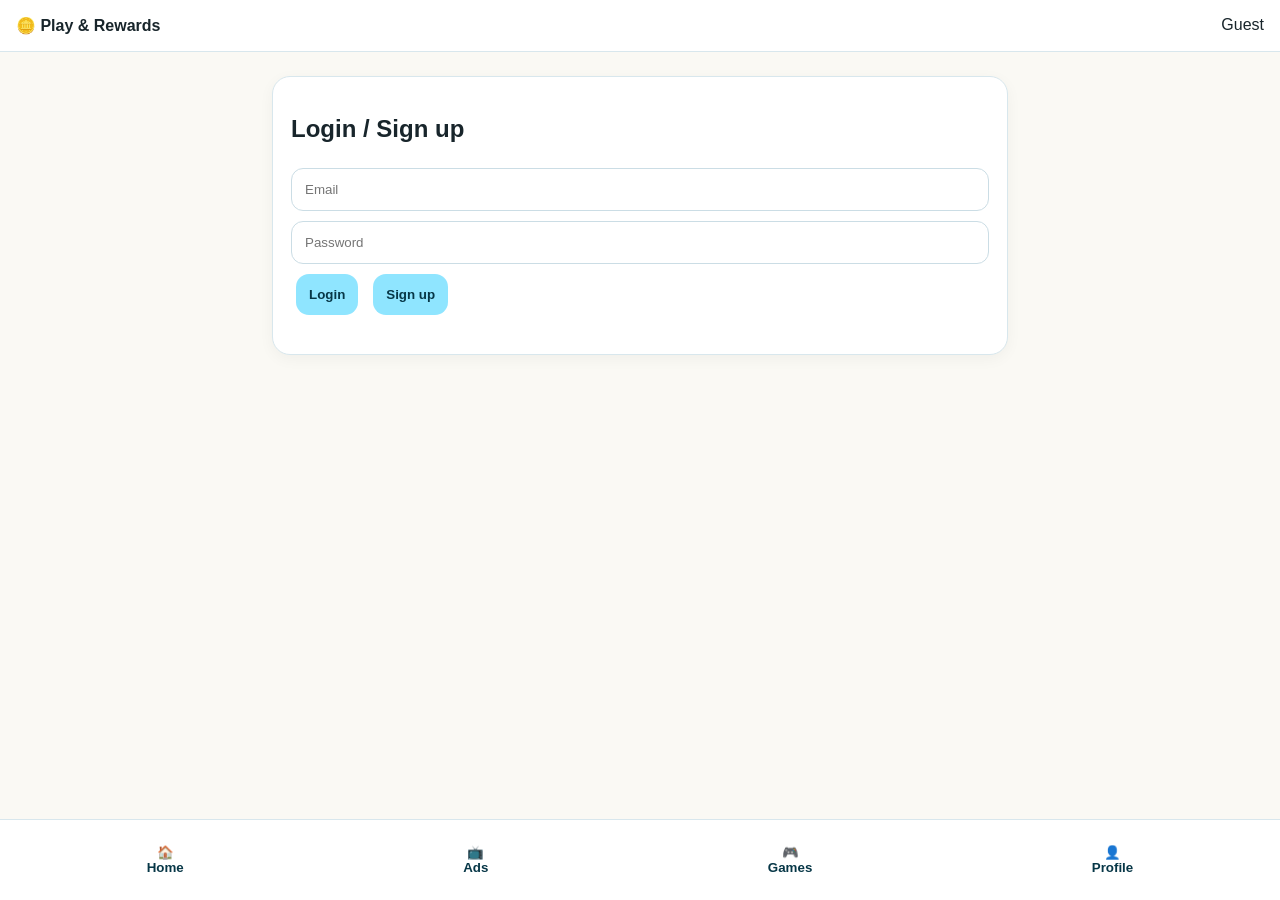
==== index.html @ 74d9e389 "Add files via upload" ====
<!doctype html>
<html lang="en"><head><meta charset="utf-8"><meta name="viewport" content="width=device-width,initial-scale=1">
<title>Play & Rewards</title><link rel="stylesheet" href="style.css"></head>
<body>
<header><b>🪙 Play & Rewards</b><span id="user">Guest</span></header>
<main>
<section id="auth" class="card"><h2>Login / Sign up</h2><input id="email" type="email" placeholder="Email"><input id="password" type="password" placeholder="Password"><div class="row"><button id="login">Login</button><button id="signup">Sign up</button></div><p id="msg"></p></section>
<section id="app" hidden>
<div id="home" class="page"><div class="card balance"><span>Reward Coins</span><strong id="coins">0</strong></div>
<div class="grid"><button data-page="ads">📺 Ads<br><small id="progress">0/100</small></button><button data-page="games">🎮 Games</button><button data-page="referral">👥 Referral</button><button data-page="profile">👤 Profile</button></div>
<div class="card"><h3>How it works</h3><p>Watch legitimate rewarded ads → complete referral requirements → earn eligible Reward Coins.</p></div></div>

<div id="ads" class="page" hidden><div class="card"><h2>📺 Watch Ads</h2><p>Progress: <b id="adcount">0</b> / 100</p><div class="bar"><i id="bar"></i></div>
<div id="adButtons"></div><p id="admsg">A Watch button can grant coins only after your approved rewarded-ad provider confirms a completed ad.</p></div></div>

<div id="referral" class="page" hidden><div class="card"><h2>👥 Referral</h2><p>Your referral code: <b id="refcode">—</b></p><button id="copy">📋 Copy Referral Link</button><button id="share">📤 Share Referral Link</button>
<p>Eligible referrals: <b id="refs">0</b> / 2</p><button id="referNow">👥 Refer Now</button><button id="claim" disabled>🎁 Claim 1,200 Coins</button>
<p id="refmsg">A referral becomes eligible after the referred user completes at least 10 legitimate rewarded ads. No self-referrals or duplicate accounts.</p></div></div>

<div id="games" class="page" hidden><div class="card"><h2>🎮 Games</h2><p>Game Points have no cash value.</p><div class="row"><button id="ludo">🎲 Play Ludo</button><button id="snake">🐍 Play Snake</button></div></div><div id="game"></div></div>

<div id="profile" class="page" hidden><div class="card"><h2>👤 Profile</h2><p id="mail">—</p><button id="logout">🚪 Logout</button></div>
<div class="card"><h2>💰 Withdrawal</h2><p>Minimum: 12,000 coins = ₹1,200</p><p id="wstatus">🔒 Locked: complete 50 ads + 2 eligible referrals.</p><button id="withdraw" disabled>💸 Withdrawal (Demo)</button></div></div>
</section></main>
<nav hidden id="nav"><button data-page="home">🏠<span>Home</span></button><button data-page="ads">📺<span>Ads</span></button><button data-page="games">🎮<span>Games</span></button><button data-page="profile">👤<span>Profile</span></button></nav>
<script src="config.js"></script><script src="script.js"></script></body></html>
---- style.css ----
*{box-sizing:border-box}body{margin:0;background:#faf9f4;color:#18252b;font-family:Arial,sans-serif;padding-bottom:75px}header{padding:16px;background:#fff;border-bottom:1px solid #d8e7ed;display:flex;justify-content:space-between;position:sticky;top:0;z-index:4}main{max-width:760px;margin:auto;padding:12px}.card{background:#fff;border:1px solid #d8e7ed;border-radius:18px;padding:18px;margin:12px 0;box-shadow:0 4px 15px #0000000b}.balance{display:flex;justify-content:space-between}.balance strong{font-size:30px;color:#079edb}.grid{display:grid;grid-template-columns:1fr 1fr;gap:12px}.grid button{min-height:75px}button{border:0;border-radius:13px;padding:13px;margin:5px;background:#8fe5ff;color:#073747;font-weight:700;cursor:pointer}button:disabled{opacity:.5;cursor:not-allowed}.row{display:flex;gap:5px;flex-wrap:wrap}input{width:100%;padding:13px;margin:5px 0;border:1px solid #cbdde5;border-radius:12px}.bar{height:12px;background:#e5eef1;border-radius:9px;overflow:hidden}.bar i{display:block;height:100%;width:0;background:#55c9ef}.adbtn{width:100%;text-align:left;margin:6px 0}.locked{background:#e8eef0;color:#667}.msg{font-size:13px;color:#667}nav{position:fixed;bottom:0;left:0;right:0;background:#fff;border-top:1px solid #d8e7ed;display:flex;justify-content:space-around;padding:7px;z-index:5}nav button{background:transparent;display:flex;flex-direction:column;align-items:center}.ludo{display:grid;grid-template-columns:repeat(5,1fr);gap:2px;width:min(94vw,400px);aspect-ratio:1;margin:12px auto;background:#234;padding:2px}.cell{background:#fff;display:flex;align-items:center;justify-content:center}.blue{background:#4bb7ff}.green{background:#79d88b}.red{background:#ff7e7e}.yellow{background:#ffe277}.token{width:22px;height:22px;border-radius:50%;display:inline-flex;align-items:center;justify-content:center;margin:2px;background:#168fe0;color:#fff;font-size:9px}.snake{display:block;width:min(90vw,320px);height:min(90vw,320px);margin:auto;border:2px solid #cce9f2;border-radius:10px}@media(max-width:480px){.grid button{min-height:68px}}
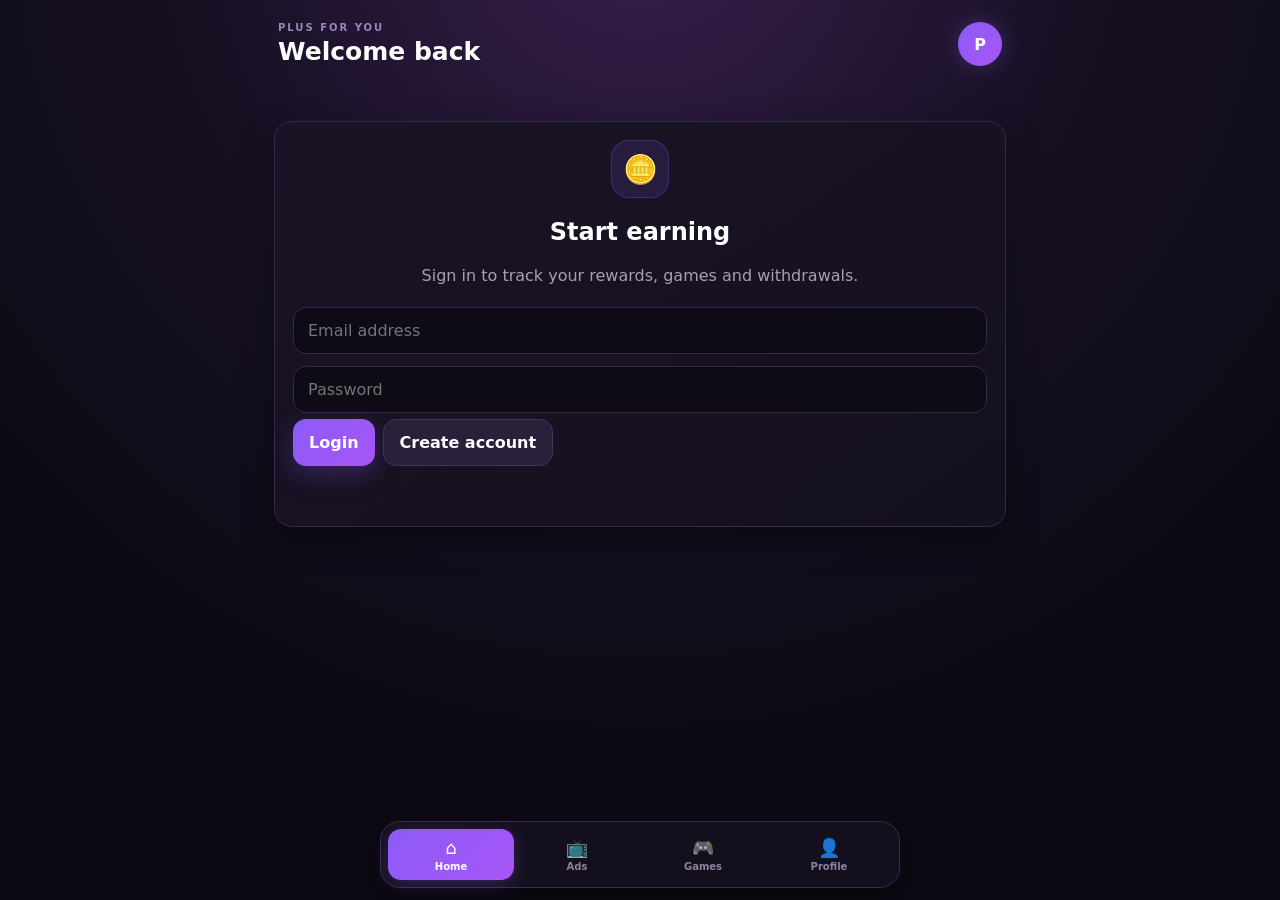
==== commit 4cca2641: "Add files via upload" ====
--- a/index.html
+++ b/index.html
@@ -1,26 +1,166 @@
 <!doctype html>
-<html lang="en"><head><meta charset="utf-8"><meta name="viewport" content="width=device-width,initial-scale=1">
-<title>Play & Rewards</title><link rel="stylesheet" href="style.css"></head>
+<html lang="en">
+<head>
+  <meta charset="utf-8">
+  <meta name="viewport" content="width=device-width,initial-scale=1,viewport-fit=cover">
+  <meta name="theme-color" content="#130d1f">
+  <title>Plus For You — Rewards</title>
+  <link rel="stylesheet" href="style.css">
+</head>
 <body>
-<header><b>🪙 Play & Rewards</b><span id="user">Guest</span></header>
-<main>
-<section id="auth" class="card"><h2>Login / Sign up</h2><input id="email" type="email" placeholder="Email"><input id="password" type="password" placeholder="Password"><div class="row"><button id="login">Login</button><button id="signup">Sign up</button></div><p id="msg"></p></section>
-<section id="app" hidden>
-<div id="home" class="page"><div class="card balance"><span>Reward Coins</span><strong id="coins">0</strong></div>
-<div class="grid"><button data-page="ads">📺 Ads<br><small id="progress">0/100</small></button><button data-page="games">🎮 Games</button><button data-page="referral">👥 Referral</button><button data-page="profile">👤 Profile</button></div>
-<div class="card"><h3>How it works</h3><p>Watch legitimate rewarded ads → complete referral requirements → earn eligible Reward Coins.</p></div></div>
+  <div class="app-shell">
+    <header class="topbar">
+      <div>
+        <p class="eyebrow">PLUS FOR YOU</p>
+        <h1 id="headerTitle">Welcome back</h1>
+      </div>
+      <button class="avatar" id="avatarBtn" aria-label="Profile">P</button>
+    </header>
 
-<div id="ads" class="page" hidden><div class="card"><h2>📺 Watch Ads</h2><p>Progress: <b id="adcount">0</b> / 100</p><div class="bar"><i id="bar"></i></div>
-<div id="adButtons"></div><p id="admsg">A Watch button can grant coins only after your approved rewarded-ad provider confirms a completed ad.</p></div></div>
+    <main>
+      <section id="auth" class="card auth-card">
+        <div class="brand-mark">🪙</div>
+        <h2>Start earning</h2>
+        <p class="muted">Sign in to track your rewards, games and withdrawals.</p>
+        <input id="email" type="email" placeholder="Email address" autocomplete="email">
+        <input id="password" type="password" placeholder="Password" autocomplete="current-password">
+        <div class="row">
+          <button class="primary" id="login">Login</button>
+          <button class="secondary" id="signup">Create account</button>
+        </div>
+        <p id="msg" class="message"></p>
+      </section>
 
-<div id="referral" class="page" hidden><div class="card"><h2>👥 Referral</h2><p>Your referral code: <b id="refcode">—</b></p><button id="copy">📋 Copy Referral Link</button><button id="share">📤 Share Referral Link</button>
-<p>Eligible referrals: <b id="refs">0</b> / 2</p><button id="referNow">👥 Refer Now</button><button id="claim" disabled>🎁 Claim 1,200 Coins</button>
-<p id="refmsg">A referral becomes eligible after the referred user completes at least 10 legitimate rewarded ads. No self-referrals or duplicate accounts.</p></div></div>
+      <section id="app" hidden>
+        <!-- HOME -->
+        <div id="home" class="page">
+          <div class="card balance-card">
+            <div class="balance-head"><span>Available balance</span><span class="coin-dot">🪙</span></div>
+            <strong id="coins">0</strong>
+            <p><span id="inr">₹0.00</span> estimated value</p>
+          </div>
 
-<div id="games" class="page" hidden><div class="card"><h2>🎮 Games</h2><p>Game Points have no cash value.</p><div class="row"><button id="ludo">🎲 Play Ludo</button><button id="snake">🐍 Play Snake</button></div></div><div id="game"></div></div>
+          <div class="tier-grid">
+            <div class="mini-card"><span>Conversion Tier 1</span><b>10 🪙 = ₹1</b></div>
+            <div class="mini-card"><span>Conversion Tier 2</span><b>10,000 🪙 = ₹1,000</b></div>
+          </div>
 
-<div id="profile" class="page" hidden><div class="card"><h2>👤 Profile</h2><p id="mail">—</p><button id="logout">🚪 Logout</button></div>
-<div class="card"><h2>💰 Withdrawal</h2><p>Minimum: 12,000 coins = ₹1,200</p><p id="wstatus">🔒 Locked: complete 50 ads + 2 eligible referrals.</p><button id="withdraw" disabled>💸 Withdrawal (Demo)</button></div></div>
-</section></main>
-<nav hidden id="nav"><button data-page="home">🏠<span>Home</span></button><button data-page="ads">📺<span>Ads</span></button><button data-page="games">🎮<span>Games</span></button><button data-page="profile">👤<span>Profile</span></button></nav>
-<script src="config.js"></script><script src="script.js"></script></body></html>+          <div class="action-grid">
+            <button class="action-tile" data-page="ads">
+              <span class="icon-box purple">📺</span><span><b>Watch Ads</b><small>Earn reward coins</small></span><i>›</i>
+            </button>
+            <button class="action-tile" data-page="games">
+              <span class="icon-box violet">🎮</span><span><b>Play Games</b><small>Earn game points</small></span><i>›</i>
+            </button>
+          </div>
+
+          <div class="card">
+            <div class="section-head"><h3>Referral progress</h3><button class="text-btn" data-page="referral">View ›</button></div>
+            <div class="stats-row">
+              <div><b id="refs">0</b><span>Eligible</span></div>
+              <div><b>2</b><span>Required</span></div>
+              <div><b id="refPercent">0%</b><span>Progress</span></div>
+            </div>
+            <div class="progress-track"><i id="refBar"></i></div>
+          </div>
+
+          <div class="card">
+            <div class="section-head"><h3>Withdrawal eligibility</h3><span id="wbadge" class="status-pill locked">Locked</span></div>
+            <ul class="checklist">
+              <li id="checkAds"><span>🔒</span> Complete 50 rewarded ads</li>
+              <li id="checkRefs"><span>🔒</span> Get 2 eligible referrals</li>
+              <li id="checkCoins"><span>🔒</span> Reach 12,000 coins</li>
+            </ul>
+          </div>
+        </div>
+
+        <!-- ADS -->
+        <div id="ads" class="page" hidden>
+          <div class="page-title"><div><p class="eyebrow">EARN</p><h2>Watch Ads</h2></div><span class="round-icon">📺</span></div>
+          <div class="card">
+            <div class="section-head"><span>Daily ad progress</span><b><span id="adcount">0</span>/100</b></div>
+            <div class="progress-track"><i id="bar"></i></div>
+            <p id="admsg" class="muted">Coins are granted only after your approved rewarded-ad provider confirms completion.</p>
+          </div>
+          <div id="adButtons"></div>
+        </div>
+
+        <!-- GAMES -->
+        <div id="games" class="page" hidden>
+          <div class="page-title"><div><p class="eyebrow">PLAY</p><h2>Games</h2></div><span class="round-icon">🎮</span></div>
+          <div class="card points-card">
+            <span class="trophy">🏆</span><div><span class="muted">Game Points</span><strong id="gamePoints">0</strong></div>
+            <small>No cash value</small>
+          </div>
+          <div class="game-grid">
+            <button class="game-tile" id="ludo"><span class="game-icon">🎲</span><span><b>Ludo</b><small>Classic dice</small></span><em>Live</em></button>
+            <button class="game-tile" id="quiz"><span class="game-icon">🧠</span><span><b>Quiz</b><small>Test your mind</small></span><em>Live</em></button>
+            <button class="game-tile" id="tap"><span class="game-icon">👆</span><span><b>Tap Challenge</b><small>Tap for points</small></span><em>Live</em></button>
+            <button class="game-tile" id="memory"><span class="game-icon">🎴</span><span><b>Memory</b><small>Match pairs</small></span><em>Live</em></button>
+            <button class="game-tile" id="daily"><span class="game-icon">📅</span><span><b>Daily Challenge</b><small>New every day</small></span><em>Live</em></button>
+          </div>
+          <div class="card"><div class="section-head"><h3>Leaderboard</h3><span class="muted">Today</span></div>
+            <ol class="leaderboard"><li><b>1</b><span>🏆 NovaPlayer</span><strong>4,820</strong></li><li><b>2</b><span>⭐ PixelKing</span><strong>4,260</strong></li><li><b>3</b><span>🪙 CoinMaster</span><strong>3,940</strong></li><li><b>4</b><span>🎮 You</span><strong id="yourRankPoints">0</strong></li></ol>
+          </div>
+          <div id="game"></div>
+        </div>
+
+        <!-- REFERRAL -->
+        <div id="referral" class="page" hidden>
+          <div class="page-title"><div><p class="eyebrow">BONUS</p><h2>Referral</h2></div><span class="round-icon">🎁</span></div>
+          <div class="card referral-card">
+            <div class="ref-hero">🎁</div><h3>Invite friends, earn rewards</h3>
+            <p class="muted">Your referral becomes eligible after the referred user completes at least 10 legitimate rewarded ads.</p>
+            <label>Enter code</label>
+            <input id="refInput" class="mono" placeholder="ENTER-CODE">
+            <button class="primary wide" id="referNow">🎁 Refer Now</button>
+            <div class="ref-link-row"><span>Your code: <b id="refcode">—</b></span><button id="copy" class="small-btn">Copy</button></div>
+            <p class="fineprint">No self-referrals or duplicate accounts. Rewards require backend/provider verification. Referral rewards are not guaranteed until eligibility is confirmed.</p>
+            <button id="claim" class="secondary wide" disabled>Claim 1,200 Coins</button>
+          </div>
+        </div>
+
+        <!-- PROFILE -->
+        <div id="profile" class="page" hidden>
+          <div class="page-title"><div><p class="eyebrow">ACCOUNT</p><h2>Profile</h2></div><span class="avatar large">P</span></div>
+          <div class="card profile-card"><p class="muted">Signed in as</p><b id="mail">—</b></div>
+          <div class="subnav"><button class="active" data-profile="overview">Overview</button><button data-profile="withdraw">Withdraw</button><button data-profile="ledger">Ledger</button><button data-profile="more">More</button></div>
+          <div id="profileOverview" class="profile-pane">
+            <div class="settings-list card">
+              <button>⚙️ <span>Settings</span><i>›</i></button>
+              <button>❓ <span>Help</span><i>›</i></button>
+              <button>📄 <span>Terms</span><i>›</i></button>
+              <button>🛡️ <span>Rewards Rules</span><i>›</i></button>
+              <button id="logout" class="danger">🚪 <span>Log out</span><i>›</i></button>
+            </div>
+          </div>
+          <div id="profileWithdraw" class="profile-pane" hidden>
+            <div class="card">
+              <div class="section-head"><h3>Withdraw</h3><span id="wstatus" class="status-pill locked">Locked</span></div>
+              <ul class="checklist"><li id="pcheckAds"><span>🔒</span> 50 ads completed</li><li id="pcheckRefs"><span>🔒</span> 2 referrals eligible</li><li id="pcheckCoins"><span>🔒</span> 12,000 coins available</li></ul>
+              <label>Amount</label><input id="amount" type="number" placeholder="Minimum ₹1,200">
+              <label>Payment method</label><select id="method"><option value="">Select method</option><option>UPI</option><option>Bank transfer</option></select>
+              <label>UPI ID</label><input id="upi" placeholder="name@upi">
+              <button id="withdraw" class="primary wide" disabled>Submit withdrawal</button>
+            </div>
+          </div>
+          <div id="profileLedger" class="profile-pane" hidden>
+            <div class="card"><div class="section-head"><h3>Ledger</h3><span class="muted">Recent</span></div><div id="ledgerList"><div class="empty">No verified transactions yet.</div></div></div>
+          </div>
+          <div id="profileMore" class="profile-pane" hidden>
+            <div class="card"><h3>Rewards Rules</h3><p class="muted">Game Points have no cash value. Real rewards must be verified server-side by an approved provider.</p></div>
+          </div>
+        </div>
+      </section>
+    </main>
+
+    <nav hidden id="nav">
+      <button data-page="home" class="active"><span>⌂</span><small>Home</small></button>
+      <button data-page="ads"><span>📺</span><small>Ads</small></button>
+      <button data-page="games"><span>🎮</span><small>Games</small></button>
+      <button data-page="profile"><span>👤</span><small>Profile</small></button>
+    </nav>
+  </div>
+  <script src="config.js"></script><script src="script.js"></script>
+</body>
+</html>
--- a/style.css
+++ b/style.css
@@ -1 +1,9 @@
-*{box-sizing:border-box}body{margin:0;background:#faf9f4;color:#18252b;font-family:Arial,sans-serif;padding-bottom:75px}header{padding:16px;background:#fff;border-bottom:1px solid #d8e7ed;display:flex;justify-content:space-between;position:sticky;top:0;z-index:4}main{max-width:760px;margin:auto;padding:12px}.card{background:#fff;border:1px solid #d8e7ed;border-radius:18px;padding:18px;margin:12px 0;box-shadow:0 4px 15px #0000000b}.balance{display:flex;justify-content:space-between}.balance strong{font-size:30px;color:#079edb}.grid{display:grid;grid-template-columns:1fr 1fr;gap:12px}.grid button{min-height:75px}button{border:0;border-radius:13px;padding:13px;margin:5px;background:#8fe5ff;color:#073747;font-weight:700;cursor:pointer}button:disabled{opacity:.5;cursor:not-allowed}.row{display:flex;gap:5px;flex-wrap:wrap}input{width:100%;padding:13px;margin:5px 0;border:1px solid #cbdde5;border-radius:12px}.bar{height:12px;background:#e5eef1;border-radius:9px;overflow:hidden}.bar i{display:block;height:100%;width:0;background:#55c9ef}.adbtn{width:100%;text-align:left;margin:6px 0}.locked{background:#e8eef0;color:#667}.msg{font-size:13px;color:#667}nav{position:fixed;bottom:0;left:0;right:0;background:#fff;border-top:1px solid #d8e7ed;display:flex;justify-content:space-around;padding:7px;z-index:5}nav button{background:transparent;display:flex;flex-direction:column;align-items:center}.ludo{display:grid;grid-template-columns:repeat(5,1fr);gap:2px;width:min(94vw,400px);aspect-ratio:1;margin:12px auto;background:#234;padding:2px}.cell{background:#fff;display:flex;align-items:center;justify-content:center}.blue{background:#4bb7ff}.green{background:#79d88b}.red{background:#ff7e7e}.yellow{background:#ffe277}.token{width:22px;height:22px;border-radius:50%;display:inline-flex;align-items:center;justify-content:center;margin:2px;background:#168fe0;color:#fff;font-size:9px}.snake{display:block;width:min(90vw,320px);height:min(90vw,320px);margin:auto;border:2px solid #cce9f2;border-radius:10px}@media(max-width:480px){.grid button{min-height:68px}}+*{box-sizing:border-box}
+:root{--bg:#0d0a14;--bg2:#2a1a3d;--card:#171122;--card2:#20172f;--purple:#8b5cf6;--violet:#a855f7;--gold:#f59e0b;--text:#fff;--muted:#a7a0b5;--border:#35294a;--danger:#fb7185}
+body{margin:0;min-height:100vh;background:radial-gradient(circle at 50% -10%,#38204f 0,#171023 38%,#0d0a14 72%);color:var(--text);font-family:Inter,system-ui,-apple-system,BlinkMacSystemFont,"Segoe UI",Arial,sans-serif;padding-bottom:88px}
+button,input,select{font:inherit}button{border:0;cursor:pointer;color:var(--text)}button:disabled{opacity:.42;cursor:not-allowed}
+.app-shell{width:min(100%,760px);margin:auto}.topbar{padding:22px 18px 10px;display:flex;align-items:center;justify-content:space-between}.eyebrow{font-size:10px;letter-spacing:2px;font-weight:800;color:#9b86bc;margin:0 0 4px}.topbar h1,.page-title h2{margin:0;font-size:25px}.avatar{width:44px;height:44px;border-radius:50%;display:grid;place-items:center;background:linear-gradient(135deg,var(--purple),var(--violet));font-weight:900;box-shadow:0 0 24px #8b5cf655}.avatar.large{width:52px;height:52px}.card{background:linear-gradient(145deg,#1a1325,#15101e);border:1px solid var(--border);border-radius:18px;padding:18px;margin:12px 14px;box-shadow:0 12px 35px #0005}.auth-card{text-align:center;margin-top:45px}.brand-mark,.round-icon{display:grid;place-items:center;width:58px;height:58px;border-radius:18px;background:#8b5cf622;border:1px solid #8b5cf644;font-size:28px;margin-bottom:12px}.auth-card .brand-mark{margin:0 auto 12px}.muted,.fineprint{color:var(--muted)}.fineprint{font-size:11px;line-height:1.5}.row{display:flex;gap:8px;flex-wrap:wrap}.primary,.secondary{padding:13px 16px;border-radius:13px;font-weight:800}.primary{background:linear-gradient(135deg,var(--purple),var(--violet));box-shadow:0 8px 25px #8b5cf644}.secondary{background:#292039;border:1px solid #44335c}.wide{width:100%;margin-top:10px}.auth-card input,.referral-card input,.card select{width:100%;margin:6px 0;padding:13px 14px;border-radius:13px;border:1px solid var(--border);background:#0f0b16;color:white;outline:none}.message{min-height:18px;color:#fda4af;font-size:12px}
+.balance-card{padding:22px;background:linear-gradient(135deg,#271641,#171024);box-shadow:0 0 40px #8b5cf622}.balance-head,.section-head{display:flex;align-items:center;justify-content:space-between;gap:10px}.balance-card strong{display:block;font-size:40px;margin-top:8px}.balance-card p{margin:3px 0 0;color:var(--gold);font-weight:800}.coin-dot{background:#f59e0b18;border:1px solid #f59e0b44;border-radius:50%;padding:8px}.tier-grid{display:grid;grid-template-columns:1fr 1fr;gap:10px;margin:0 14px}.mini-card{background:#181223;border:1px solid var(--border);border-radius:16px;padding:14px}.mini-card span,.mini-card b{display:block}.mini-card span{font-size:11px;color:var(--muted);margin-bottom:5px}.action-grid{display:grid;grid-template-columns:1fr 1fr;gap:10px;margin:12px 14px}.action-tile{background:#191324;border:1px solid var(--border);border-radius:18px;padding:15px;display:flex;align-items:center;text-align:left;gap:10px}.action-tile i{margin-left:auto;font-size:24px;color:#8d7aa5}.action-tile small{display:block;color:var(--muted);margin-top:3px}.icon-box{width:44px;height:44px;border-radius:13px;display:grid;place-items:center;font-size:23px}.icon-box.purple{background:#8b5cf622}.icon-box.violet{background:#a855f722}.stats-row{display:grid;grid-template-columns:repeat(3,1fr);text-align:center;margin:16px 0 12px}.stats-row b,.stats-row span{display:block}.stats-row b{font-size:19px}.stats-row span{font-size:10px;color:var(--muted);margin-top:3px}.progress-track{height:8px;background:#0d0a14;border-radius:99px;overflow:hidden}.progress-track i{display:block;height:100%;width:0;background:linear-gradient(90deg,var(--purple),var(--violet));border-radius:99px;transition:.3s}.text-btn{background:none;color:#bda7e9;font-size:12px}.status-pill{padding:5px 9px;border-radius:99px;font-size:10px;font-weight:800}.status-pill.locked{background:#f59e0b14;color:#fbbf24}.status-pill.ok{background:#22c55e18;color:#4ade80}.checklist{list-style:none;padding:0;margin:14px 0 0}.checklist li{padding:8px 0;color:#d2cadc;font-size:13px}.checklist li span{display:inline-block;width:26px}.page-title{display:flex;justify-content:space-between;align-items:center;padding:12px 16px 4px}.page-title .round-icon{margin:0}.adbtn{display:block;width:calc(100% - 28px);margin:8px 14px;text-align:left;padding:14px;border-radius:15px;background:#191324;border:1px solid var(--border)}.adbtn.locked{background:#120e18;color:#6f667d}
+.points-card{display:flex;align-items:center;gap:14px}.trophy{font-size:35px}.points-card strong{display:block;font-size:24px}.points-card small{margin-left:auto;color:var(--muted)}.game-grid{display:grid;grid-template-columns:1fr 1fr;gap:10px;margin:12px 14px}.game-tile{position:relative;min-height:120px;padding:14px;background:#191324;border:1px solid var(--border);border-radius:18px;text-align:left}.game-icon{width:44px;height:44px;border-radius:13px;background:#8b5cf622;display:grid;place-items:center;font-size:23px;margin-bottom:13px}.game-tile small{display:block;color:var(--muted);font-size:11px;margin-top:3px}.game-tile em{position:absolute;right:9px;top:9px;font-style:normal;font-size:9px;color:#4ade80;background:#22c55e18;padding:4px 7px;border-radius:99px}.leaderboard{list-style:none;padding:0;margin:0}.leaderboard li{display:grid;grid-template-columns:28px 1fr auto;gap:8px;padding:11px 0;border-bottom:1px solid #2b2139;font-size:13px}.leaderboard li:last-child{border-bottom:0}.leaderboard b{color:#a991c6}.leaderboard strong{color:#fbbf24}.referral-card .ref-hero{font-size:38px}.referral-card h3{margin:5px 0}.referral-card label,.card label{display:block;font-size:11px;color:#a99eb8;margin-top:13px}.mono{font-family:ui-monospace,SFMono-Regular,Menlo,monospace;letter-spacing:1px}.ref-link-row{display:flex;justify-content:space-between;align-items:center;margin-top:13px;padding-top:13px;border-top:1px solid var(--border);font-size:12px}.small-btn{padding:7px 10px;border-radius:9px;background:#292039}.profile-card{margin-bottom:10px}.subnav{display:flex;gap:4px;overflow:auto;padding:0 14px 4px}.subnav button{white-space:nowrap;padding:8px 12px;border-radius:10px;background:transparent;color:#9e93ad;font-size:11px}.subnav button.active{background:#8b5cf633;color:white}.settings-list{padding:4px 12px}.settings-list button{width:100%;display:flex;align-items:center;gap:12px;padding:15px 5px;background:none;border-bottom:1px solid #2a2135;text-align:left}.settings-list button:last-child{border-bottom:0}.settings-list i{margin-left:auto;font-style:normal;color:#756b83;font-size:20px}.settings-list .danger{color:#fb7185}.empty{color:var(--muted);font-size:12px;padding:12px 0}
+nav{position:fixed;left:50%;transform:translateX(-50%);bottom:12px;width:min(calc(100% - 20px),520px);display:grid;grid-template-columns:repeat(4,1fr);padding:7px;background:#17111fdd;border:1px solid #3a2b4e;border-radius:20px;backdrop-filter:blur(14px);box-shadow:0 12px 35px #0008;z-index:20}nav button{background:transparent;border-radius:13px;padding:8px 4px;color:#8e839c;display:flex;flex-direction:column;align-items:center;gap:3px}nav button.active{background:linear-gradient(135deg,#8b5cf6,#a855f7);color:#fff;box-shadow:0 4px 18px #8b5cf644}nav span{font-size:18px}nav small{font-size:10px;font-weight:700}
+@media(max-width:480px){.topbar{padding-top:18px}.balance-card strong{font-size:36px}.game-grid{grid-template-columns:1fr 1fr}.action-tile{padding:12px}.action-tile b{font-size:13px}.action-tile small{font-size:9px}}
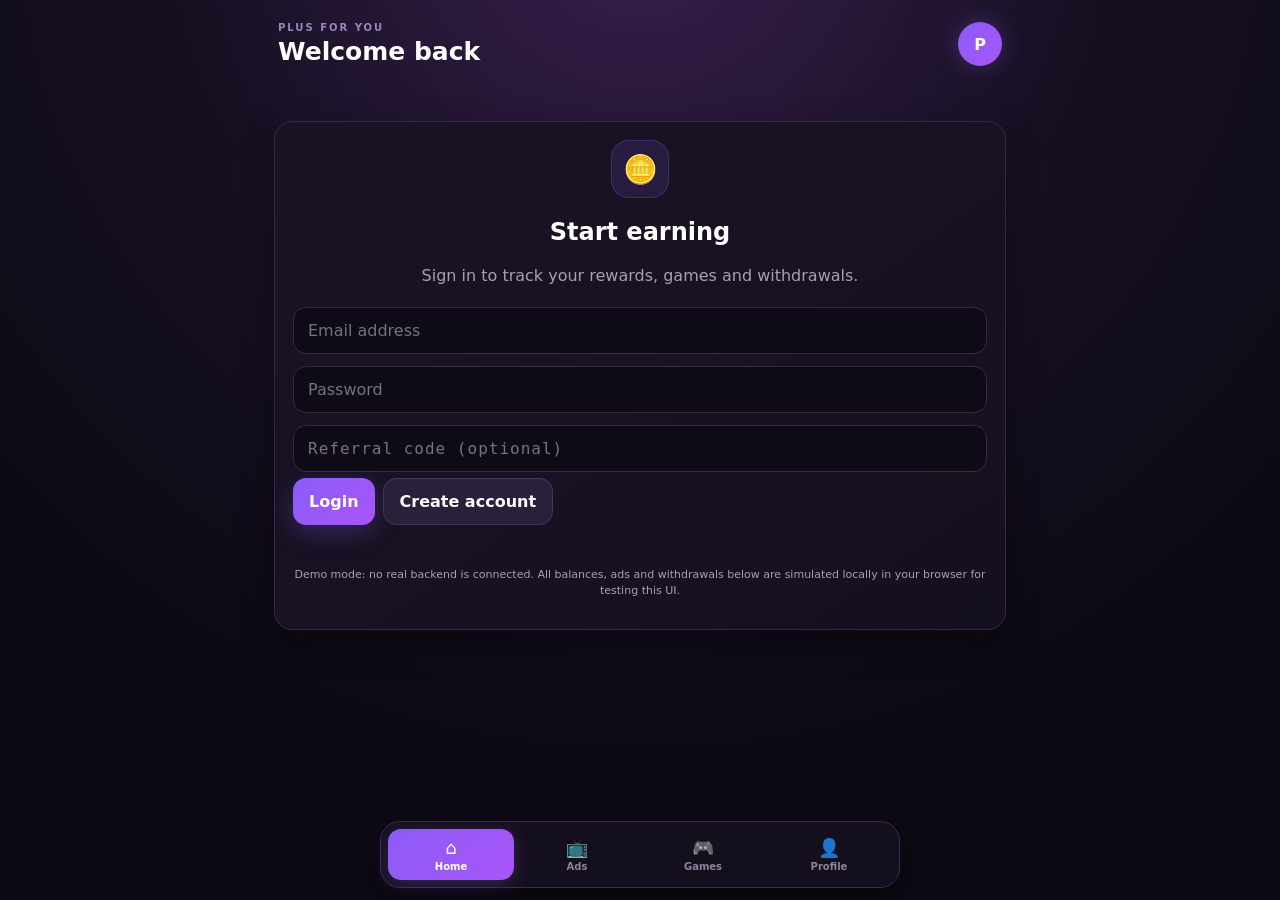
==== commit d912875d: "Add files via upload" ====
--- a/index.html
+++ b/index.html
@@ -11,7 +11,7 @@
   <div class="app-shell">
     <header class="topbar">
       <div>
-        <p class="eyebrow">PLUS FOR YOU</p>
+        <p class="eyebrow" id="topEyebrow">PLUS FOR YOU</p>
         <h1 id="headerTitle">Welcome back</h1>
       </div>
       <button class="avatar" id="avatarBtn" aria-label="Profile">P</button>
@@ -24,53 +24,58 @@
         <p class="muted">Sign in to track your rewards, games and withdrawals.</p>
         <input id="email" type="email" placeholder="Email address" autocomplete="email">
         <input id="password" type="password" placeholder="Password" autocomplete="current-password">
+        <input id="refQuery" type="text" placeholder="Referral code (optional)" class="mono">
         <div class="row">
           <button class="primary" id="login">Login</button>
           <button class="secondary" id="signup">Create account</button>
         </div>
         <p id="msg" class="message"></p>
+        <p class="fineprint">Demo mode: no real backend is connected. All balances, ads and withdrawals below are simulated locally in your browser for testing this UI.</p>
       </section>
 
       <section id="app" hidden>
         <!-- HOME -->
         <div id="home" class="page">
           <div class="card balance-card">
-            <div class="balance-head"><span>Available balance</span><span class="coin-dot">🪙</span></div>
+            <div class="balance-head"><span>💰 Your Balance</span><span class="coin-dot">🏦</span></div>
             <strong id="coins">0</strong>
-            <p><span id="inr">₹0.00</span> estimated value</p>
-          </div>
-
-          <div class="tier-grid">
-            <div class="mini-card"><span>Conversion Tier 1</span><b>10 🪙 = ₹1</b></div>
-            <div class="mini-card"><span>Conversion Tier 2</span><b>10,000 🪙 = ₹1,000</b></div>
+            <p><span id="inr">≈ ₹0.00</span></p>
+            <div class="tier-grid">
+              <div class="mini-card"><span>1,200 coins</span><b>₹120</b></div>
+              <div class="mini-card"><span>12,000 coins</span><b>₹1,200</b></div>
+            </div>
+            <p class="fineprint" style="margin-top:10px">ⓘ Balances &amp; withdrawals are subject to verification and applicable terms.</p>
           </div>
 
           <div class="action-grid">
             <button class="action-tile" data-page="ads">
-              <span class="icon-box purple">📺</span><span><b>Watch Ads</b><small>Earn reward coins</small></span><i>›</i>
+              <span class="icon-box purple">📺</span><span><b>Watch Ads</b><small>Earn coins</small></span><i>›</i>
             </button>
             <button class="action-tile" data-page="games">
-              <span class="icon-box violet">🎮</span><span><b>Play Games</b><small>Earn game points</small></span><i>›</i>
+              <span class="icon-box violet">🎮</span><span><b>Play Games</b><small>Game Points</small></span><i>›</i>
             </button>
           </div>
 
           <div class="card">
-            <div class="section-head"><h3>Referral progress</h3><button class="text-btn" data-page="referral">View ›</button></div>
+            <div class="section-head"><h3>🎁 Referral progress</h3><button class="text-btn" data-page="referral">View ›</button></div>
             <div class="stats-row">
-              <div><b id="refs">0</b><span>Eligible</span></div>
-              <div><b>2</b><span>Required</span></div>
-              <div><b id="refPercent">0%</b><span>Progress</span></div>
+              <div><b id="refs">0</b><span>Successful</span></div>
+              <div><b id="refGate">Locked</b><span>Passed Gate</span></div>
+              <div><b>+1,200</b><span>Per referral</span></div>
             </div>
             <div class="progress-track"><i id="refBar"></i></div>
           </div>
 
           <div class="card">
-            <div class="section-head"><h3>Withdrawal eligibility</h3><span id="wbadge" class="status-pill locked">Locked</span></div>
+            <div class="section-head"><h3>🛡️ Withdrawal eligibility</h3><span id="wbadge" class="status-pill locked">Locked</span></div>
             <ul class="checklist">
-              <li id="checkAds"><span>🔒</span> Complete 50 rewarded ads</li>
-              <li id="checkRefs"><span>🔒</span> Get 2 eligible referrals</li>
-              <li id="checkCoins"><span>🔒</span> Reach 12,000 coins</li>
+              <li id="checkAds"><span>🔒</span> Ad activity (25+ ads)</li>
+              <li id="checkRefs"><span>🔒</span> Verified referral completed</li>
+              <li id="checkCoins"><span>🔒</span> Min balance (12,000 coins)</li>
+              <li id="checkVerify"><span>🔒</span> Account verification passed</li>
+              <li id="checkSafe"><span>🔒</span> No suspicious activity detected</li>
             </ul>
+            <p class="fineprint">Withdrawal: 12,000 eligible coins = ₹1,200.</p>
           </div>
         </div>
 
@@ -80,27 +85,33 @@
           <div class="card">
             <div class="section-head"><span>Daily ad progress</span><b><span id="adcount">0</span>/100</b></div>
             <div class="progress-track"><i id="bar"></i></div>
-            <p id="admsg" class="muted">Coins are granted only after your approved rewarded-ad provider confirms completion.</p>
+            <p id="admsg" class="muted">Coins are granted after simulated provider verification (demo mode — swap for a real rewarded-ad SDK + server callback in production).</p>
           </div>
           <div id="adButtons"></div>
         </div>
 
         <!-- GAMES -->
         <div id="games" class="page" hidden>
-          <div class="page-title"><div><p class="eyebrow">PLAY</p><h2>Games</h2></div><span class="round-icon">🎮</span></div>
+          <div class="page-title"><div><p class="eyebrow">PLAY</p><h2>Games</h2><p class="muted" style="margin:2px 0 0">Play for fun and Game Points.</p></div><span class="round-icon">🎮</span></div>
           <div class="card points-card">
-            <span class="trophy">🏆</span><div><span class="muted">Game Points</span><strong id="gamePoints">0</strong></div>
+            <span class="trophy">🏆</span><div><span class="muted">Your Game Points</span><strong id="gamePoints">0</strong></div>
             <small>No cash value</small>
           </div>
           <div class="game-grid">
-            <button class="game-tile" id="ludo"><span class="game-icon">🎲</span><span><b>Ludo</b><small>Classic dice</small></span><em>Live</em></button>
-            <button class="game-tile" id="quiz"><span class="game-icon">🧠</span><span><b>Quiz</b><small>Test your mind</small></span><em>Live</em></button>
-            <button class="game-tile" id="tap"><span class="game-icon">👆</span><span><b>Tap Challenge</b><small>Tap for points</small></span><em>Live</em></button>
-            <button class="game-tile" id="memory"><span class="game-icon">🎴</span><span><b>Memory</b><small>Match pairs</small></span><em>Live</em></button>
-            <button class="game-tile" id="daily"><span class="game-icon">📅</span><span><b>Daily Challenge</b><small>New every day</small></span><em>Live</em></button>
-          </div>
-          <div class="card"><div class="section-head"><h3>Leaderboard</h3><span class="muted">Today</span></div>
-            <ol class="leaderboard"><li><b>1</b><span>🏆 NovaPlayer</span><strong>4,820</strong></li><li><b>2</b><span>⭐ PixelKing</span><strong>4,260</strong></li><li><b>3</b><span>🪙 CoinMaster</span><strong>3,940</strong></li><li><b>4</b><span>🎮 You</span><strong id="yourRankPoints">0</strong></li></ol>
+            <button class="game-tile" id="ludo"><span class="game-icon icon-purple">🎲</span><span><b>Ludo vs Computer</b><small>Classic 4-player board</small></span><em>Live</em></button>
+            <button class="game-tile" id="quiz"><span class="game-icon icon-blue">🧠</span><span><b>Quiz</b><small>Test your knowledge</small></span><em>Live</em></button>
+            <button class="game-tile" id="tap"><span class="game-icon icon-orange">👆</span><span><b>Tap Challenge</b><small>Fastest fingers win</small></span><em>Live</em></button>
+            <button class="game-tile" id="memory"><span class="game-icon icon-teal">🎴</span><span><b>Memory Game</b><small>Match the pairs</small></span><em>Live</em></button>
+            <button class="game-tile" id="daily"><span class="game-icon icon-pink" id="dailyIcon">📅</span><span><b>Daily Challenge</b><small>Come back every day</small></span><em>Live</em></button>
+          </div>
+          <div class="card">
+            <div class="section-head"><h3>⭐ Leaderboard</h3>
+              <span class="lb-toggle">
+                <button class="lb-tab active" id="lbAll">All-time</button>
+                <button class="lb-tab" id="lbWeek">Weekly</button>
+              </span>
+            </div>
+            <ol class="leaderboard" id="leaderboardList"></ol>
           </div>
           <div id="game"></div>
         </div>
@@ -110,45 +121,94 @@
           <div class="page-title"><div><p class="eyebrow">BONUS</p><h2>Referral</h2></div><span class="round-icon">🎁</span></div>
           <div class="card referral-card">
             <div class="ref-hero">🎁</div><h3>Invite friends, earn rewards</h3>
-            <p class="muted">Your referral becomes eligible after the referred user completes at least 10 legitimate rewarded ads.</p>
-            <label>Enter code</label>
-            <input id="refInput" class="mono" placeholder="ENTER-CODE">
-            <button class="primary wide" id="referNow">🎁 Refer Now</button>
+            <p class="muted">Share this code. You earn rewards only after your referral completes 10 eligible ads — verified server-side.</p>
             <div class="ref-link-row"><span>Your code: <b id="refcode">—</b></span><button id="copy" class="small-btn">Copy</button></div>
+            <div class="row" style="margin-top:10px">
+              <button class="primary wide" id="referNow">🎁 Refer Now</button>
+              <button class="secondary wide" id="share">🔗 Share Referral Link</button>
+            </div>
             <p class="fineprint">No self-referrals or duplicate accounts. Rewards require backend/provider verification. Referral rewards are not guaranteed until eligibility is confirmed.</p>
             <button id="claim" class="secondary wide" disabled>Claim 1,200 Coins</button>
+          </div>
+          <div class="card" id="refListCard">
+            <div class="section-head"><h3>Your referrals</h3></div>
+            <div id="refList"><div class="empty">No referrals yet. Share your code to get started.</div></div>
           </div>
         </div>
 
         <!-- PROFILE -->
         <div id="profile" class="page" hidden>
           <div class="page-title"><div><p class="eyebrow">ACCOUNT</p><h2>Profile</h2></div><span class="avatar large">P</span></div>
-          <div class="card profile-card"><p class="muted">Signed in as</p><b id="mail">—</b></div>
+          <div class="card profile-card">
+            <b id="username">—</b>
+            <p class="muted" id="mail">—</p>
+            <p class="muted" id="memberSince" style="font-size:11px"></p>
+          </div>
           <div class="subnav"><button class="active" data-profile="overview">Overview</button><button data-profile="withdraw">Withdraw</button><button data-profile="ledger">Ledger</button><button data-profile="more">More</button></div>
+
           <div id="profileOverview" class="profile-pane">
+            <div class="card"><div class="section-head"><h3>Your Game Points</h3><b id="ovPoints">0</b></div></div>
             <div class="settings-list card">
               <button>⚙️ <span>Settings</span><i>›</i></button>
-              <button>❓ <span>Help</span><i>›</i></button>
-              <button>📄 <span>Terms</span><i>›</i></button>
-              <button>🛡️ <span>Rewards Rules</span><i>›</i></button>
+              <button>❓ <span>Help &amp; Support</span><i>›</i></button>
+              <button>📄 <span>Terms &amp; Conditions</span><i>›</i></button>
+              <button>🛡️ <span>Reward Rules</span><i>›</i></button>
               <button id="logout" class="danger">🚪 <span>Log out</span><i>›</i></button>
             </div>
           </div>
+
           <div id="profileWithdraw" class="profile-pane" hidden>
             <div class="card">
               <div class="section-head"><h3>Withdraw</h3><span id="wstatus" class="status-pill locked">Locked</span></div>
-              <ul class="checklist"><li id="pcheckAds"><span>🔒</span> 50 ads completed</li><li id="pcheckRefs"><span>🔒</span> 2 referrals eligible</li><li id="pcheckCoins"><span>🔒</span> 12,000 coins available</li></ul>
-              <label>Amount</label><input id="amount" type="number" placeholder="Minimum ₹1,200">
+              <ul class="checklist">
+                <li id="pcheckAds"><span>🔒</span> Required ad activity (25+ ads)</li>
+                <li id="pcheckRefs"><span>🔒</span> Verified referral completed</li>
+                <li id="pcheckVerify"><span>✅</span> Account verification passed</li>
+                <li id="pcheckSafe"><span>✅</span> No suspicious activity detected</li>
+              </ul>
+              <button id="wLockedBtn" class="secondary wide" disabled>Withdrawal Locked</button>
+            </div>
+            <div class="card">
+              <div class="section-head"><h3>💳 Withdrawal</h3></div>
+              <p class="muted">Eligible balance <b id="eligBal">0 ≈ ₹0.00</b></p>
+              <label>Amount (coins)</label><input id="amount" type="number" placeholder="Minimum 12,000">
               <label>Payment method</label><select id="method"><option value="">Select method</option><option>UPI</option><option>Bank transfer</option></select>
-              <label>UPI ID</label><input id="upi" placeholder="name@upi">
+              <label>UPI ID</label><input id="upi" placeholder="name@bank">
               <button id="withdraw" class="primary wide" disabled>Submit withdrawal</button>
-            </div>
-          </div>
+              <p class="fineprint">Withdrawals are never guaranteed and are subject to verification.</p>
+            </div>
+            <div class="card">
+              <h3>Withdrawal history</h3>
+              <div id="wHistory"><div class="empty">No withdrawals yet.</div></div>
+            </div>
+          </div>
+
           <div id="profileLedger" class="profile-pane" hidden>
-            <div class="card"><div class="section-head"><h3>Ledger</h3><span class="muted">Recent</span></div><div id="ledgerList"><div class="empty">No verified transactions yet.</div></div></div>
-          </div>
+            <div class="card"><div class="section-head"><h3>Coin ledger</h3><span class="muted">Recent</span></div>
+              <div id="ledgerList"><div class="empty">No verified transactions yet.</div></div>
+              <p class="fineprint">All balance changes are controlled by the backend. The frontend cannot modify balances.</p>
+            </div>
+          </div>
+
           <div id="profileMore" class="profile-pane" hidden>
-            <div class="card"><h3>Rewards Rules</h3><p class="muted">Game Points have no cash value. Real rewards must be verified server-side by an approved provider.</p></div>
+            <div class="card">
+              <p class="muted">Share this code. You earn rewards only after your referral completes 10 eligible ads — verified server-side.</p>
+            </div>
+            <div class="card">
+              <h3 style="margin-top:0">Have a referral code?</h3>
+              <input id="refInput" class="mono" placeholder="Enter code">
+              <button class="primary wide" id="applyRef">Apply referral code</button>
+              <p id="refMsg" class="message"></p>
+              <p class="fineprint">You can only apply one referral code, and it cannot be changed afterward.</p>
+            </div>
+            <div class="settings-list card">
+              <button>⚙️ <span>Settings</span><i>›</i></button>
+              <button>❓ <span>Help &amp; Support</span><i>›</i></button>
+              <button>📄 <span>Terms &amp; Conditions</span><i>›</i></button>
+              <button>🔒 <span>Privacy Policy</span><i>›</i></button>
+              <button>🛡️ <span>Reward Rules</span><i>›</i></button>
+              <button id="logout2" class="danger">🚪 <span>Log out</span><i>›</i></button>
+            </div>
           </div>
         </div>
       </section>
@@ -163,4 +223,4 @@
   </div>
   <script src="config.js"></script><script src="script.js"></script>
 </body>
-</html>+</html>
--- a/style.css
+++ b/style.css
@@ -7,3 +7,26 @@
 .points-card{display:flex;align-items:center;gap:14px}.trophy{font-size:35px}.points-card strong{display:block;font-size:24px}.points-card small{margin-left:auto;color:var(--muted)}.game-grid{display:grid;grid-template-columns:1fr 1fr;gap:10px;margin:12px 14px}.game-tile{position:relative;min-height:120px;padding:14px;background:#191324;border:1px solid var(--border);border-radius:18px;text-align:left}.game-icon{width:44px;height:44px;border-radius:13px;background:#8b5cf622;display:grid;place-items:center;font-size:23px;margin-bottom:13px}.game-tile small{display:block;color:var(--muted);font-size:11px;margin-top:3px}.game-tile em{position:absolute;right:9px;top:9px;font-style:normal;font-size:9px;color:#4ade80;background:#22c55e18;padding:4px 7px;border-radius:99px}.leaderboard{list-style:none;padding:0;margin:0}.leaderboard li{display:grid;grid-template-columns:28px 1fr auto;gap:8px;padding:11px 0;border-bottom:1px solid #2b2139;font-size:13px}.leaderboard li:last-child{border-bottom:0}.leaderboard b{color:#a991c6}.leaderboard strong{color:#fbbf24}.referral-card .ref-hero{font-size:38px}.referral-card h3{margin:5px 0}.referral-card label,.card label{display:block;font-size:11px;color:#a99eb8;margin-top:13px}.mono{font-family:ui-monospace,SFMono-Regular,Menlo,monospace;letter-spacing:1px}.ref-link-row{display:flex;justify-content:space-between;align-items:center;margin-top:13px;padding-top:13px;border-top:1px solid var(--border);font-size:12px}.small-btn{padding:7px 10px;border-radius:9px;background:#292039}.profile-card{margin-bottom:10px}.subnav{display:flex;gap:4px;overflow:auto;padding:0 14px 4px}.subnav button{white-space:nowrap;padding:8px 12px;border-radius:10px;background:transparent;color:#9e93ad;font-size:11px}.subnav button.active{background:#8b5cf633;color:white}.settings-list{padding:4px 12px}.settings-list button{width:100%;display:flex;align-items:center;gap:12px;padding:15px 5px;background:none;border-bottom:1px solid #2a2135;text-align:left}.settings-list button:last-child{border-bottom:0}.settings-list i{margin-left:auto;font-style:normal;color:#756b83;font-size:20px}.settings-list .danger{color:#fb7185}.empty{color:var(--muted);font-size:12px;padding:12px 0}
 nav{position:fixed;left:50%;transform:translateX(-50%);bottom:12px;width:min(calc(100% - 20px),520px);display:grid;grid-template-columns:repeat(4,1fr);padding:7px;background:#17111fdd;border:1px solid #3a2b4e;border-radius:20px;backdrop-filter:blur(14px);box-shadow:0 12px 35px #0008;z-index:20}nav button{background:transparent;border-radius:13px;padding:8px 4px;color:#8e839c;display:flex;flex-direction:column;align-items:center;gap:3px}nav button.active{background:linear-gradient(135deg,#8b5cf6,#a855f7);color:#fff;box-shadow:0 4px 18px #8b5cf644}nav span{font-size:18px}nav small{font-size:10px;font-weight:700}
 @media(max-width:480px){.topbar{padding-top:18px}.balance-card strong{font-size:36px}.game-grid{grid-template-columns:1fr 1fr}.action-tile{padding:12px}.action-tile b{font-size:13px}.action-tile small{font-size:9px}}
+
+/* --- v2 additions: leaderboard toggle, game icon colors, ledger/withdraw/referral lists --- */
+.lb-toggle{display:flex;gap:4px;background:#120e18;border:1px solid var(--border);border-radius:99px;padding:3px}
+.lb-tab{padding:6px 11px;border-radius:99px;font-size:11px;font-weight:700;color:var(--muted);background:transparent}
+.lb-tab.active{background:linear-gradient(135deg,var(--purple),var(--violet));color:#fff}
+.leaderboard li.me{background:#8b5cf61a;border-radius:12px;padding-left:6px;margin:0 -6px}
+.icon-purple{background:#8b5cf622}.icon-blue{background:#3b82f622}.icon-orange{background:#f9731622}.icon-teal{background:#14b8a622}.icon-pink{background:#ec489922}
+.ledger-item,.ref-item,.wh-item{display:flex;justify-content:space-between;gap:10px;padding:12px 0;border-bottom:1px solid #2b2139}
+.ledger-item:last-child,.ref-item:last-child,.wh-item:last-child{border-bottom:0}
+.ledger-item b,.ref-item b{display:block}
+.ledger-item .muted,.ref-item .muted{font-size:11px}
+.ledger-amt{color:#4ade80;font-weight:800;white-space:nowrap}
+.ref-status{font-size:10px;font-weight:800;padding:4px 8px;border-radius:99px;height:fit-content}
+.ref-status.pending{background:#f59e0b14;color:#fbbf24}
+.ref-status.eligible{background:#22c55e18;color:#4ade80}
+.ref-status.claimed{background:#8b5cf622;color:#c4b5fd}
+.quiz-opt{display:block;width:100%;text-align:left;padding:12px 14px;margin:8px 0;border-radius:13px;background:#191324;border:1px solid var(--border)}
+.quiz-opt.correct{background:#22c55e22;border-color:#4ade80}
+.quiz-opt.wrong{background:#fb718522;border-color:#fb7185}
+.mem-grid{display:grid;grid-template-columns:repeat(4,1fr);gap:8px;margin:12px 0}
+.mem-card{aspect-ratio:1;border-radius:12px;background:#191324;border:1px solid var(--border);display:grid;place-items:center;font-size:22px;cursor:pointer}
+.mem-card.flipped,.mem-card.matched{background:#8b5cf633}
+.tap-zone{height:150px;border-radius:16px;background:linear-gradient(135deg,#8b5cf6,#a855f7);display:grid;place-items:center;font-size:20px;font-weight:800;margin:12px 0;user-select:none}
